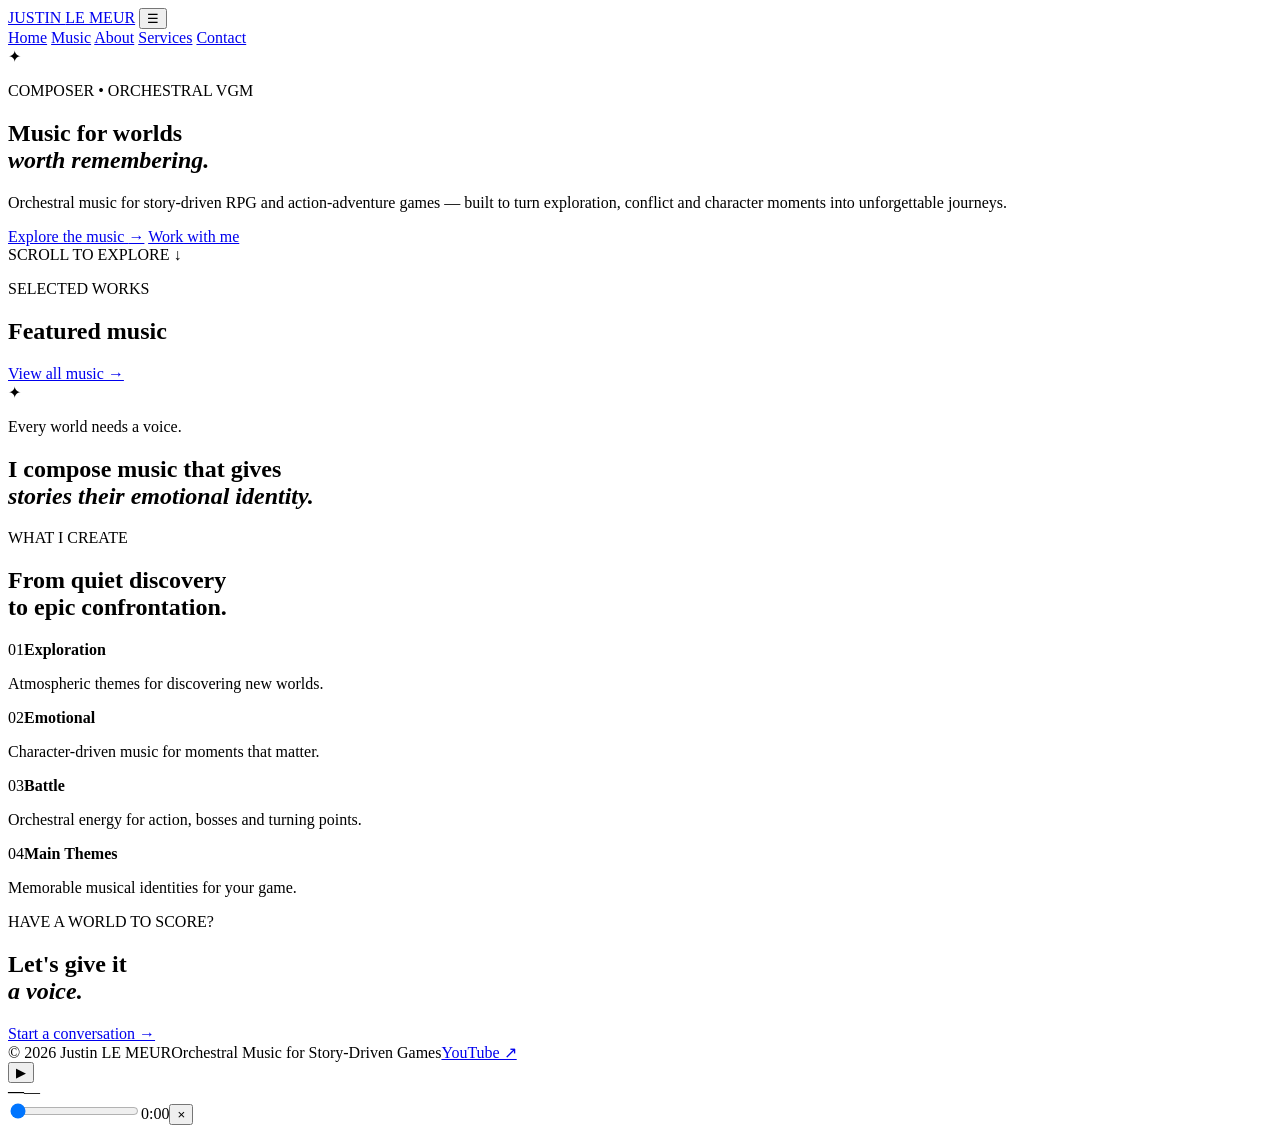
==== index.html @ 604ae6c2 "Add files via upload" ====
<!DOCTYPE html>
<html lang="en">
<head>
  <meta charset="UTF-8">
  <meta name="viewport" content="width=device-width, initial-scale=1.0">
  <meta name="description" content="Justin LE MEUR — orchestral music for story-driven RPG and action-adventure games.">
  <title>Justin LE MEUR | Composer</title>
  <link rel="preconnect" href="https://fonts.googleapis.com">
  <link rel="preconnect" href="https://fonts.gstatic.com" crossorigin>
  <link href="https://fonts.googleapis.com/css2?family=Cinzel:wght@500;600;700&family=Inter:wght@400;500;600&display=swap" rel="stylesheet">
  <link rel="stylesheet" href="css/style.css">
</head>
<body>
  <div class="grain"></div>
  <header class="site-header">
    <a class="brand" href="index.html">JUSTIN <span>LE MEUR</span></a>
    <button class="menu-toggle" aria-label="Open menu">☰</button>
    <nav class="nav">
      <a class="active" href="index.html">Home</a>
      <a href="portfolio.html">Music</a>
      <a href="about.html">About</a>
      <a href="services.html">Services</a>
      <a href="contact.html">Contact</a>
    </nav>
  </header>

  <main>
    <section class="hero">
      <div class="hero-art">
        <div class="sun"></div><div class="mountain m1"></div><div class="mountain m2"></div>
        <div class="hero-rune">✦</div>
      </div>
      <div class="hero-content">
        <p class="eyebrow">COMPOSER • ORCHESTRAL VGM</p>
        <h1>Music for worlds<br><em>worth remembering.</em></h1>
        <p class="hero-copy">Orchestral music for story-driven RPG and action-adventure games — built to turn exploration, conflict and character moments into unforgettable journeys.</p>
        <div class="actions">
          <a class="btn primary" href="portfolio.html">Explore the music <span>→</span></a>
          <a class="btn ghost" href="contact.html">Work with me</a>
        </div>
      </div>
      <div class="scroll-note">SCROLL TO EXPLORE <span>↓</span></div>
    </section>

    <section class="section featured">
      <div class="section-head">
        <div><p class="eyebrow">SELECTED WORKS</p><h2>Featured music</h2></div>
        <a class="text-link" href="portfolio.html">View all music →</a>
      </div>
      <div id="featured-tracks" class="track-grid"></div>
    </section>

    <section class="statement">
      <div class="ornament">✦</div>
      <p>Every world needs a voice.</p>
      <h2>I compose music that gives<br><em>stories their emotional identity.</em></h2>
    </section>

    <section class="section">
      <div class="split">
        <div>
          <p class="eyebrow">WHAT I CREATE</p>
          <h2>From quiet discovery<br>to epic confrontation.</h2>
        </div>
        <div class="service-list">
          <div><span>01</span><strong>Exploration</strong><p>Atmospheric themes for discovering new worlds.</p></div>
          <div><span>02</span><strong>Emotional</strong><p>Character-driven music for moments that matter.</p></div>
          <div><span>03</span><strong>Battle</strong><p>Orchestral energy for action, bosses and turning points.</p></div>
          <div><span>04</span><strong>Main Themes</strong><p>Memorable musical identities for your game.</p></div>
        </div>
      </div>
    </section>

    <section class="cta">
      <p class="eyebrow">HAVE A WORLD TO SCORE?</p>
      <h2>Let's give it<br><em>a voice.</em></h2>
      <a class="btn primary" href="contact.html">Start a conversation →</a>
    </section>
  </main>

  <footer class="footer"><span>© 2026 Justin LE MEUR</span><span>Orchestral Music for Story-Driven Games</span><a href="https://www.youtube.com/@pador1511" target="_blank" rel="noopener">YouTube ↗</a></footer>
  <div id="player" class="player hidden"><button id="player-play">▶</button><div class="player-info"><b id="player-title">—</b><span id="player-genre">—</span></div><input id="progress" type="range" min="0" max="100" value="0"><span id="time">0:00</span><audio id="audio"></audio><button id="player-close">×</button></div>
  <script src="js/tracks.js"></script><script src="js/player.js"></script><script src="js/app.js"></script>
</body>
</html>
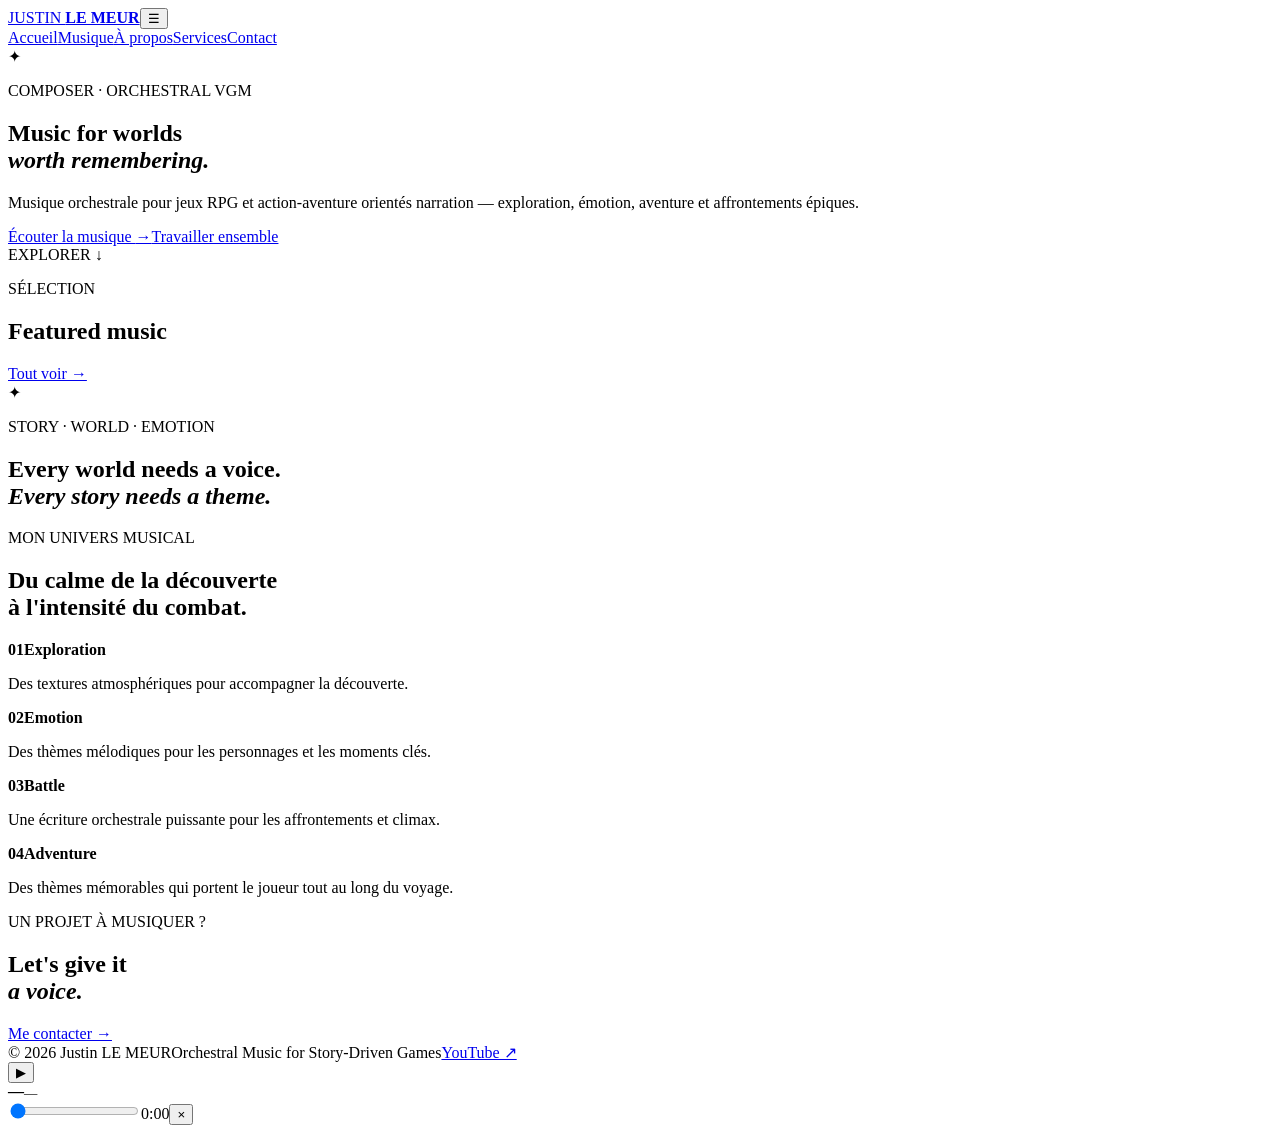
==== commit 81396869: "Add files via upload" ====
--- a/index.html
+++ b/index.html
@@ -1,85 +1,23 @@
-<!DOCTYPE html>
-<html lang="en">
-<head>
-  <meta charset="UTF-8">
-  <meta name="viewport" content="width=device-width, initial-scale=1.0">
-  <meta name="description" content="Justin LE MEUR — orchestral music for story-driven RPG and action-adventure games.">
-  <title>Justin LE MEUR | Composer</title>
-  <link rel="preconnect" href="https://fonts.googleapis.com">
-  <link rel="preconnect" href="https://fonts.gstatic.com" crossorigin>
-  <link href="https://fonts.googleapis.com/css2?family=Cinzel:wght@500;600;700&family=Inter:wght@400;500;600&display=swap" rel="stylesheet">
-  <link rel="stylesheet" href="css/style.css">
-</head>
-<body>
-  <div class="grain"></div>
-  <header class="site-header">
-    <a class="brand" href="index.html">JUSTIN <span>LE MEUR</span></a>
-    <button class="menu-toggle" aria-label="Open menu">☰</button>
-    <nav class="nav">
-      <a class="active" href="index.html">Home</a>
-      <a href="portfolio.html">Music</a>
-      <a href="about.html">About</a>
-      <a href="services.html">Services</a>
-      <a href="contact.html">Contact</a>
-    </nav>
-  </header>
-
-  <main>
-    <section class="hero">
-      <div class="hero-art">
-        <div class="sun"></div><div class="mountain m1"></div><div class="mountain m2"></div>
-        <div class="hero-rune">✦</div>
-      </div>
-      <div class="hero-content">
-        <p class="eyebrow">COMPOSER • ORCHESTRAL VGM</p>
-        <h1>Music for worlds<br><em>worth remembering.</em></h1>
-        <p class="hero-copy">Orchestral music for story-driven RPG and action-adventure games — built to turn exploration, conflict and character moments into unforgettable journeys.</p>
-        <div class="actions">
-          <a class="btn primary" href="portfolio.html">Explore the music <span>→</span></a>
-          <a class="btn ghost" href="contact.html">Work with me</a>
-        </div>
-      </div>
-      <div class="scroll-note">SCROLL TO EXPLORE <span>↓</span></div>
-    </section>
-
-    <section class="section featured">
-      <div class="section-head">
-        <div><p class="eyebrow">SELECTED WORKS</p><h2>Featured music</h2></div>
-        <a class="text-link" href="portfolio.html">View all music →</a>
-      </div>
-      <div id="featured-tracks" class="track-grid"></div>
-    </section>
-
-    <section class="statement">
-      <div class="ornament">✦</div>
-      <p>Every world needs a voice.</p>
-      <h2>I compose music that gives<br><em>stories their emotional identity.</em></h2>
-    </section>
-
-    <section class="section">
-      <div class="split">
-        <div>
-          <p class="eyebrow">WHAT I CREATE</p>
-          <h2>From quiet discovery<br>to epic confrontation.</h2>
-        </div>
-        <div class="service-list">
-          <div><span>01</span><strong>Exploration</strong><p>Atmospheric themes for discovering new worlds.</p></div>
-          <div><span>02</span><strong>Emotional</strong><p>Character-driven music for moments that matter.</p></div>
-          <div><span>03</span><strong>Battle</strong><p>Orchestral energy for action, bosses and turning points.</p></div>
-          <div><span>04</span><strong>Main Themes</strong><p>Memorable musical identities for your game.</p></div>
-        </div>
-      </div>
-    </section>
-
-    <section class="cta">
-      <p class="eyebrow">HAVE A WORLD TO SCORE?</p>
-      <h2>Let's give it<br><em>a voice.</em></h2>
-      <a class="btn primary" href="contact.html">Start a conversation →</a>
-    </section>
-  </main>
-
-  <footer class="footer"><span>© 2026 Justin LE MEUR</span><span>Orchestral Music for Story-Driven Games</span><a href="https://www.youtube.com/@pador1511" target="_blank" rel="noopener">YouTube ↗</a></footer>
-  <div id="player" class="player hidden"><button id="player-play">▶</button><div class="player-info"><b id="player-title">—</b><span id="player-genre">—</span></div><input id="progress" type="range" min="0" max="100" value="0"><span id="time">0:00</span><audio id="audio"></audio><button id="player-close">×</button></div>
-  <script src="js/tracks.js"></script><script src="js/player.js"></script><script src="js/app.js"></script>
-</body>
-</html>+<!doctype html><html lang="fr"><head>
+<meta charset="utf-8"><meta name="viewport" content="width=device-width,initial-scale=1">
+<meta name="description" content="Justin LE MEUR — Composer of orchestral VGM for story-driven RPG and action-adventure games.">
+<title>Justin LE MEUR — Composer</title>
+<link rel="preconnect" href="https://fonts.googleapis.com"><link rel="preconnect" href="https://fonts.gstatic.com" crossorigin>
+<link href="https://fonts.googleapis.com/css2?family=Cinzel:wght@500;600;700&family=Inter:wght@400;500;600&display=swap" rel="stylesheet">
+<link rel="stylesheet" href="css/style.css"></head><body>
+<div class="noise"></div><header><a class="logo" href="index.html">JUSTIN <b>LE MEUR</b></a><button class="hamb">☰</button>
+<nav><a class="active" href="index.html">Accueil</a><a href="portfolio.html">Musique</a><a href="about.html">À propos</a><a href="services.html">Services</a><a href="contact.html">Contact</a></nav></header>
+<main>
+<section class="hero"><div class="rings r1"></div><div class="rings r2"></div><div class="sigil">✦</div><div class="hero-copy">
+<p class="kicker">COMPOSER · ORCHESTRAL VGM</p><h1>Music for worlds<br><i>worth remembering.</i></h1>
+<p>Musique orchestrale pour jeux RPG et action-aventure orientés narration — exploration, émotion, aventure et affrontements épiques.</p>
+<div class="buttons"><a class="btn gold" href="portfolio.html">Écouter la musique <span>→</span></a><a class="btn" href="contact.html">Travailler ensemble</a></div></div>
+<div class="scroll">EXPLORER <span>↓</span></div></section>
+<section class="section"><div class="heading"><div><p class="kicker">SÉLECTION</p><h2>Featured music</h2></div><a href="portfolio.html">Tout voir →</a></div><div id="featured" class="tracks"></div></section>
+<section class="statement"><span>✦</span><p>STORY · WORLD · EMOTION</p><h2>Every world needs a voice.<br><i>Every story needs a theme.</i></h2></section>
+<section class="section"><div class="columns"><div><p class="kicker">MON UNIVERS MUSICAL</p><h2>Du calme de la découverte<br>à l'intensité du combat.</h2></div>
+<div class="list"><div><b>01</b><strong>Exploration</strong><p>Des textures atmosphériques pour accompagner la découverte.</p></div><div><b>02</b><strong>Emotion</strong><p>Des thèmes mélodiques pour les personnages et les moments clés.</p></div><div><b>03</b><strong>Battle</strong><p>Une écriture orchestrale puissante pour les affrontements et climax.</p></div><div><b>04</b><strong>Adventure</strong><p>Des thèmes mémorables qui portent le joueur tout au long du voyage.</p></div></div></div></section>
+<section class="cta"><p class="kicker">UN PROJET À MUSIQUER ?</p><h2>Let's give it<br><i>a voice.</i></h2><a class="btn gold" href="contact.html">Me contacter →</a></section>
+</main><footer><span>© 2026 Justin LE MEUR</span><span>Orchestral Music for Story-Driven Games</span><a href="https://www.youtube.com/@pador1511" target="_blank">YouTube ↗</a></footer>
+<div id="player" class="player hidden"><button id="pp">▶</button><div><b id="pt">—</b><small id="pg">—</small></div><input id="seek" type="range" min="0" max="100" value="0"><span id="tm">0:00</span><button id="pc">×</button><audio id="audio"></audio></div>
+<script src="js/tracks.js"></script><script src="js/player.js"></script><script src="js/app.js"></script></body></html>
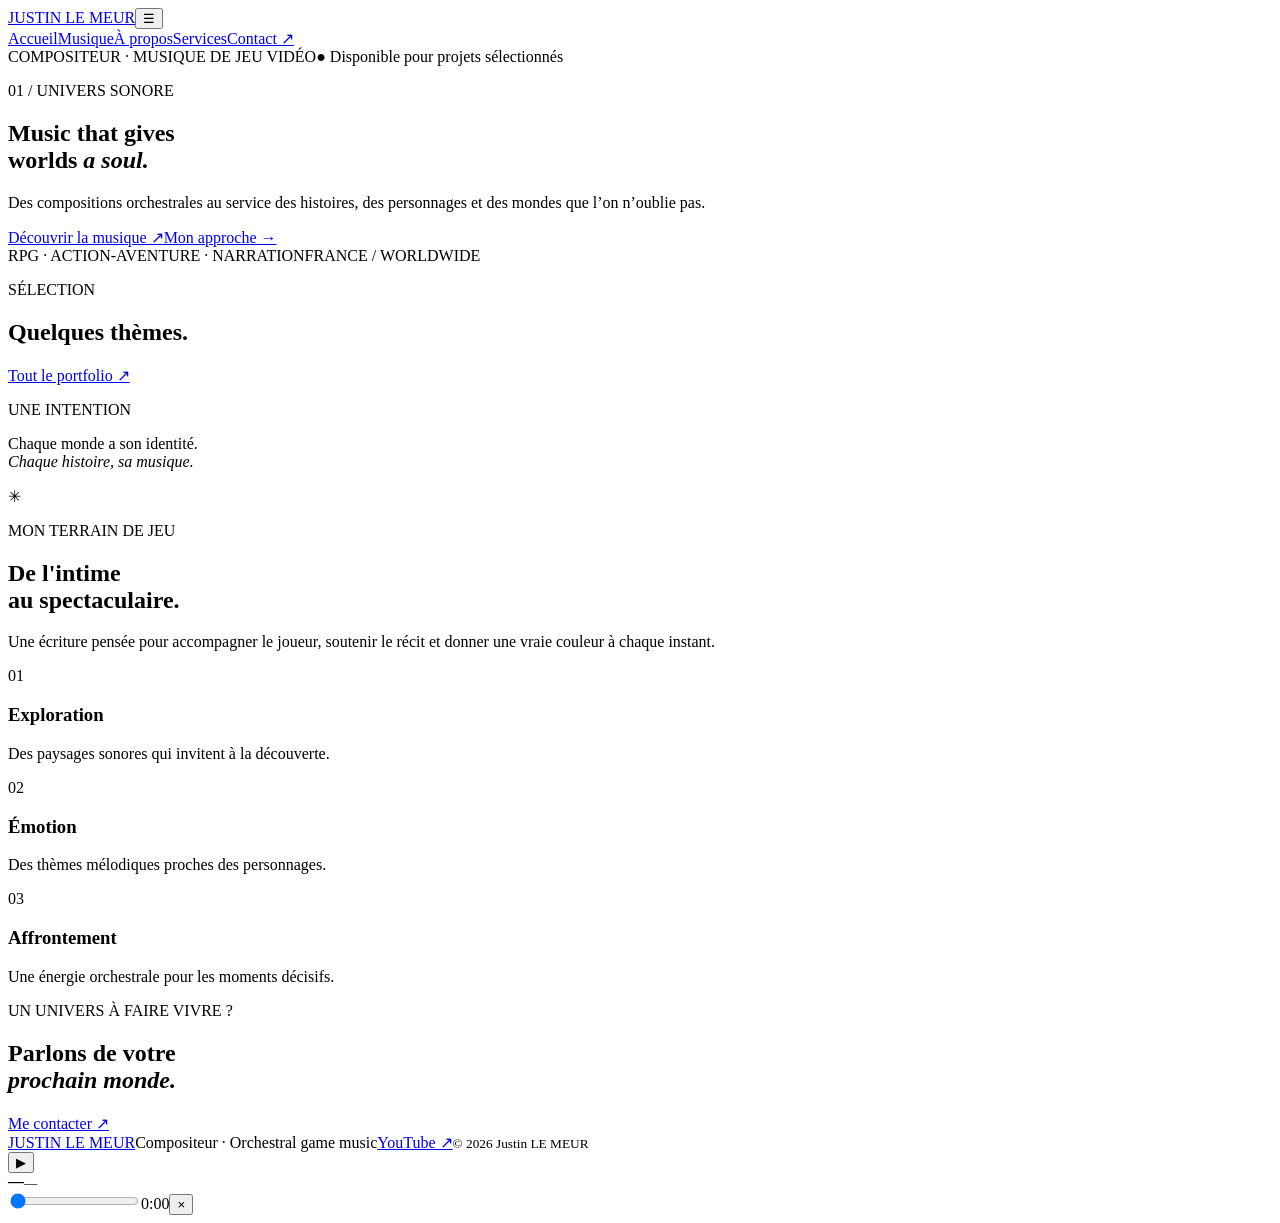
==== commit 14879952: "Add files via upload" ====
--- a/index.html
+++ b/index.html
@@ -1,23 +1,9 @@
-<!doctype html><html lang="fr"><head>
-<meta charset="utf-8"><meta name="viewport" content="width=device-width,initial-scale=1">
-<meta name="description" content="Justin LE MEUR — Composer of orchestral VGM for story-driven RPG and action-adventure games.">
-<title>Justin LE MEUR — Composer</title>
-<link rel="preconnect" href="https://fonts.googleapis.com"><link rel="preconnect" href="https://fonts.gstatic.com" crossorigin>
-<link href="https://fonts.googleapis.com/css2?family=Cinzel:wght@500;600;700&family=Inter:wght@400;500;600&display=swap" rel="stylesheet">
-<link rel="stylesheet" href="css/style.css"></head><body>
-<div class="noise"></div><header><a class="logo" href="index.html">JUSTIN <b>LE MEUR</b></a><button class="hamb">☰</button>
-<nav><a class="active" href="index.html">Accueil</a><a href="portfolio.html">Musique</a><a href="about.html">À propos</a><a href="services.html">Services</a><a href="contact.html">Contact</a></nav></header>
-<main>
-<section class="hero"><div class="rings r1"></div><div class="rings r2"></div><div class="sigil">✦</div><div class="hero-copy">
-<p class="kicker">COMPOSER · ORCHESTRAL VGM</p><h1>Music for worlds<br><i>worth remembering.</i></h1>
-<p>Musique orchestrale pour jeux RPG et action-aventure orientés narration — exploration, émotion, aventure et affrontements épiques.</p>
-<div class="buttons"><a class="btn gold" href="portfolio.html">Écouter la musique <span>→</span></a><a class="btn" href="contact.html">Travailler ensemble</a></div></div>
-<div class="scroll">EXPLORER <span>↓</span></div></section>
-<section class="section"><div class="heading"><div><p class="kicker">SÉLECTION</p><h2>Featured music</h2></div><a href="portfolio.html">Tout voir →</a></div><div id="featured" class="tracks"></div></section>
-<section class="statement"><span>✦</span><p>STORY · WORLD · EMOTION</p><h2>Every world needs a voice.<br><i>Every story needs a theme.</i></h2></section>
-<section class="section"><div class="columns"><div><p class="kicker">MON UNIVERS MUSICAL</p><h2>Du calme de la découverte<br>à l'intensité du combat.</h2></div>
-<div class="list"><div><b>01</b><strong>Exploration</strong><p>Des textures atmosphériques pour accompagner la découverte.</p></div><div><b>02</b><strong>Emotion</strong><p>Des thèmes mélodiques pour les personnages et les moments clés.</p></div><div><b>03</b><strong>Battle</strong><p>Une écriture orchestrale puissante pour les affrontements et climax.</p></div><div><b>04</b><strong>Adventure</strong><p>Des thèmes mémorables qui portent le joueur tout au long du voyage.</p></div></div></div></section>
-<section class="cta"><p class="kicker">UN PROJET À MUSIQUER ?</p><h2>Let's give it<br><i>a voice.</i></h2><a class="btn gold" href="contact.html">Me contacter →</a></section>
-</main><footer><span>© 2026 Justin LE MEUR</span><span>Orchestral Music for Story-Driven Games</span><a href="https://www.youtube.com/@pador1511" target="_blank">YouTube ↗</a></footer>
-<div id="player" class="player hidden"><button id="pp">▶</button><div><b id="pt">—</b><small id="pg">—</small></div><input id="seek" type="range" min="0" max="100" value="0"><span id="tm">0:00</span><button id="pc">×</button><audio id="audio"></audio></div>
-<script src="js/tracks.js"></script><script src="js/player.js"></script><script src="js/app.js"></script></body></html>+<!doctype html><html lang="fr"><head><meta charset="utf-8"><meta name="viewport" content="width=device-width,initial-scale=1"><meta name="description" content="Justin LE MEUR — Compositeur de musique orchestrale pour jeux vidéo narratifs."><title>Justin LE MEUR — Composer</title><link rel="preconnect" href="https://fonts.googleapis.com"><link rel="preconnect" href="https://fonts.gstatic.com" crossorigin><link href="https://fonts.googleapis.com/css2?family=DM+Sans:wght@400;500;600;700&family=Manrope:wght@400;500;600;700;800&display=swap" rel="stylesheet"><link rel="stylesheet" href="css/style.css"></head><body>
+<header class="site-header"><a class="wordmark" href="index.html">JUSTIN <span>LE MEUR</span></a><button class="menu-toggle" aria-label="Ouvrir le menu">☰</button><nav class="main-nav"><a class="current" href="index.html">Accueil</a><a href="portfolio.html">Musique</a><a href="about.html">À propos</a><a href="services.html">Services</a><a class="nav-contact" href="contact.html">Contact ↗</a></nav></header>
+<main><section class="hero wrap"><div class="hero-topline"><span class="eyebrow">COMPOSITEUR · MUSIQUE DE JEU VIDÉO</span><span class="availability">● Disponible pour projets sélectionnés</span></div><div class="hero-content"><p class="hero-index">01 / UNIVERS SONORE</p><h1>Music that gives<br>worlds <em>a soul.</em></h1><div class="hero-bottom"><p class="hero-intro">Des compositions orchestrales au service des histoires, des personnages et des mondes que l’on n’oublie pas.</p><div class="hero-actions"><a class="button button-gold" href="portfolio.html">Découvrir la musique ↗</a><a class="text-link" href="about.html">Mon approche →</a></div></div></div><div class="hero-rule"><span>RPG · ACTION-AVENTURE · NARRATION</span><span>FRANCE / WORLDWIDE</span></div></section>
+<section class="section wrap"><div class="section-heading"><div><p class="eyebrow">SÉLECTION</p><h2>Quelques thèmes.</h2></div><a class="text-link" href="portfolio.html">Tout le portfolio ↗</a></div><div id="featured" class="track-list"></div></section>
+<section class="manifesto"><div class="wrap manifesto-inner"><p class="eyebrow">UNE INTENTION</p><p class="manifesto-line">Chaque monde a son identité.<br><em>Chaque histoire, sa musique.</em></p><span class="manifesto-mark">✳</span></div></section>
+<section class="section wrap approach"><div><p class="eyebrow">MON TERRAIN DE JEU</p><h2>De l'intime<br>au spectaculaire.</h2><p class="muted approach-copy">Une écriture pensée pour accompagner le joueur, soutenir le récit et donner une vraie couleur à chaque instant.</p></div><div class="approach-list"><div><span>01</span><section><h3>Exploration</h3><p>Des paysages sonores qui invitent à la découverte.</p></section></div><div><span>02</span><section><h3>Émotion</h3><p>Des thèmes mélodiques proches des personnages.</p></section></div><div><span>03</span><section><h3>Affrontement</h3><p>Une énergie orchestrale pour les moments décisifs.</p></section></div></div></section>
+<section class="contact-strip"><div class="wrap contact-strip-inner"><p class="eyebrow">UN UNIVERS À FAIRE VIVRE ?</p><h2>Parlons de votre<br><em>prochain monde.</em></h2><a class="button button-gold" href="contact.html">Me contacter ↗</a></div></section></main>
+<footer class="site-footer wrap"><a class="wordmark" href="index.html">JUSTIN <span>LE MEUR</span></a><span>Compositeur · Orchestral game music</span><a href="https://www.youtube.com/@pador1511" target="_blank" rel="noopener">YouTube ↗</a><small>© 2026 Justin LE MEUR</small></footer>
+<div id="player" class="audio-player hidden"><button id="pp">▶</button><div class="player-meta"><b id="pt">—</b><small id="pg">—</small></div><input id="seek" type="range" min="0" max="100" value="0"><span id="tm">0:00</span><button id="pc">×</button><audio id="audio"></audio></div><script src="js/tracks.js"></script><script src="js/player.js"></script><script src="js/app.js"></script></body></html>
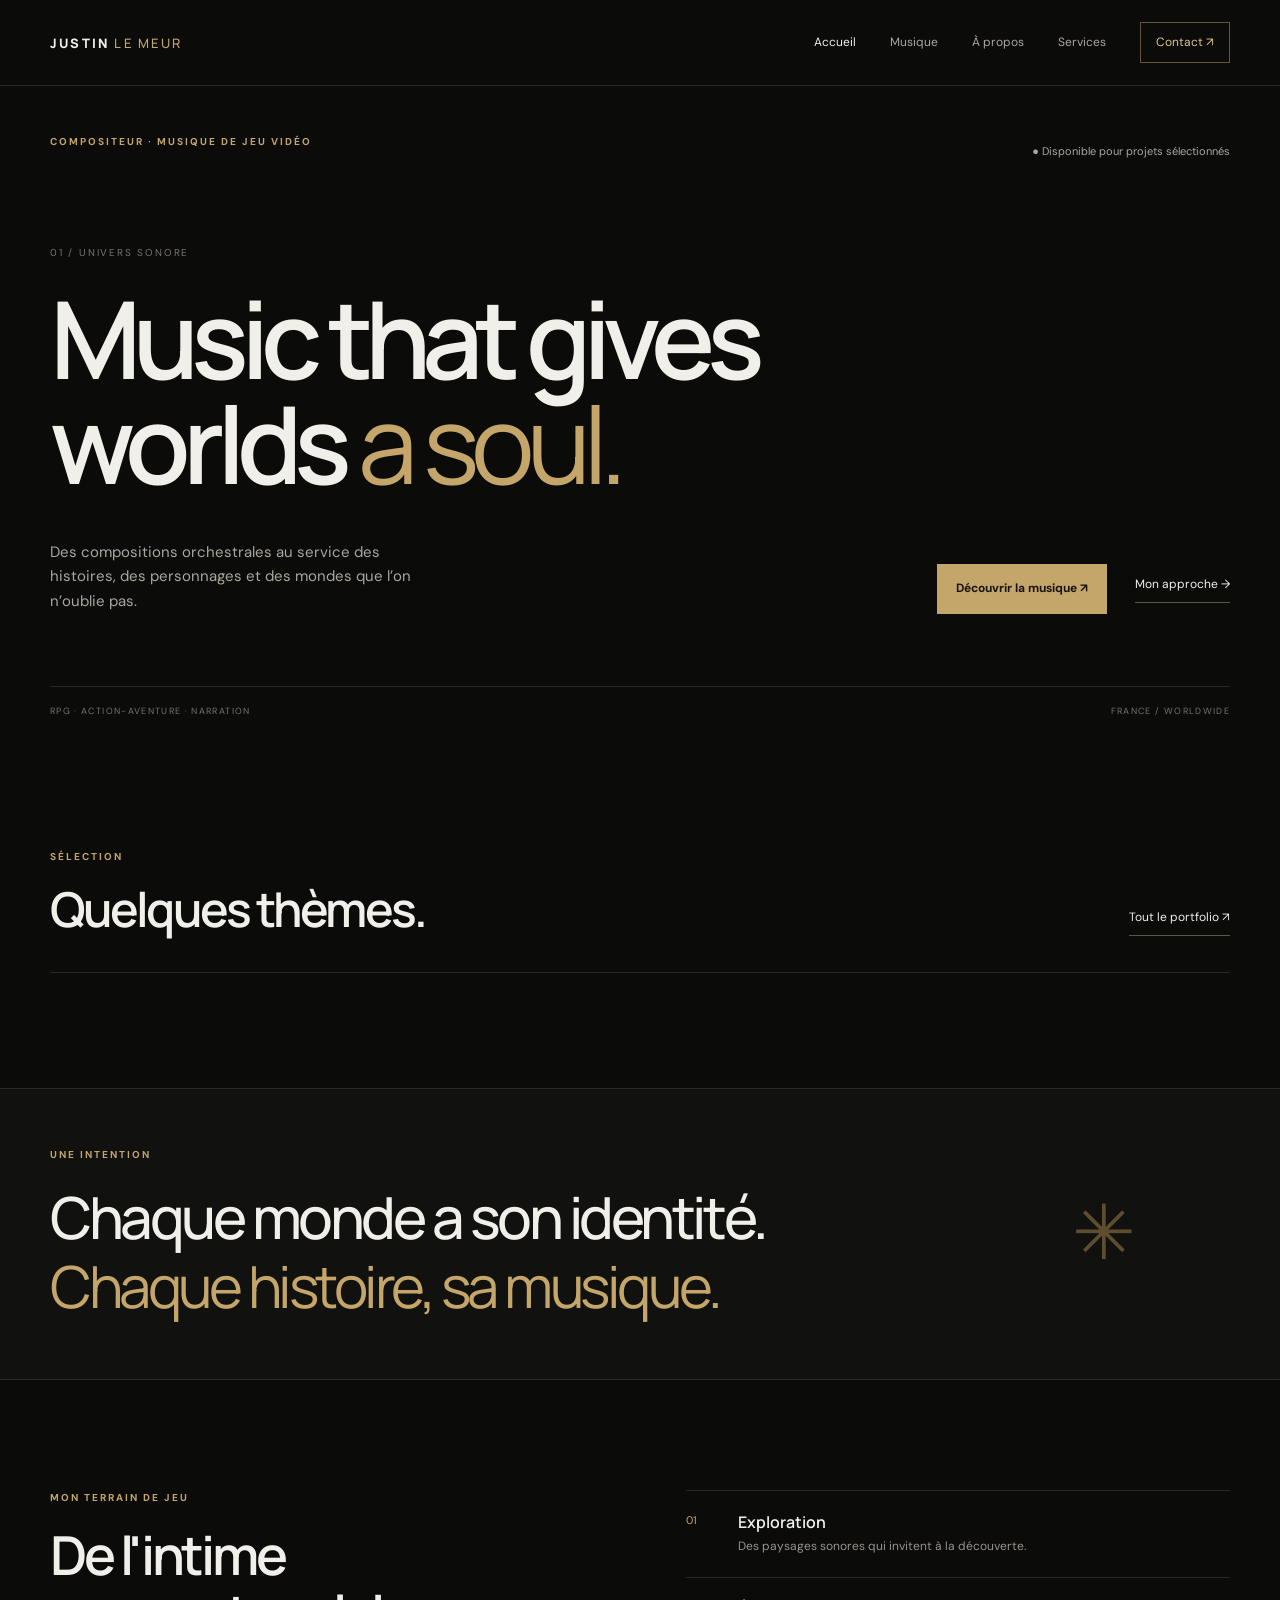
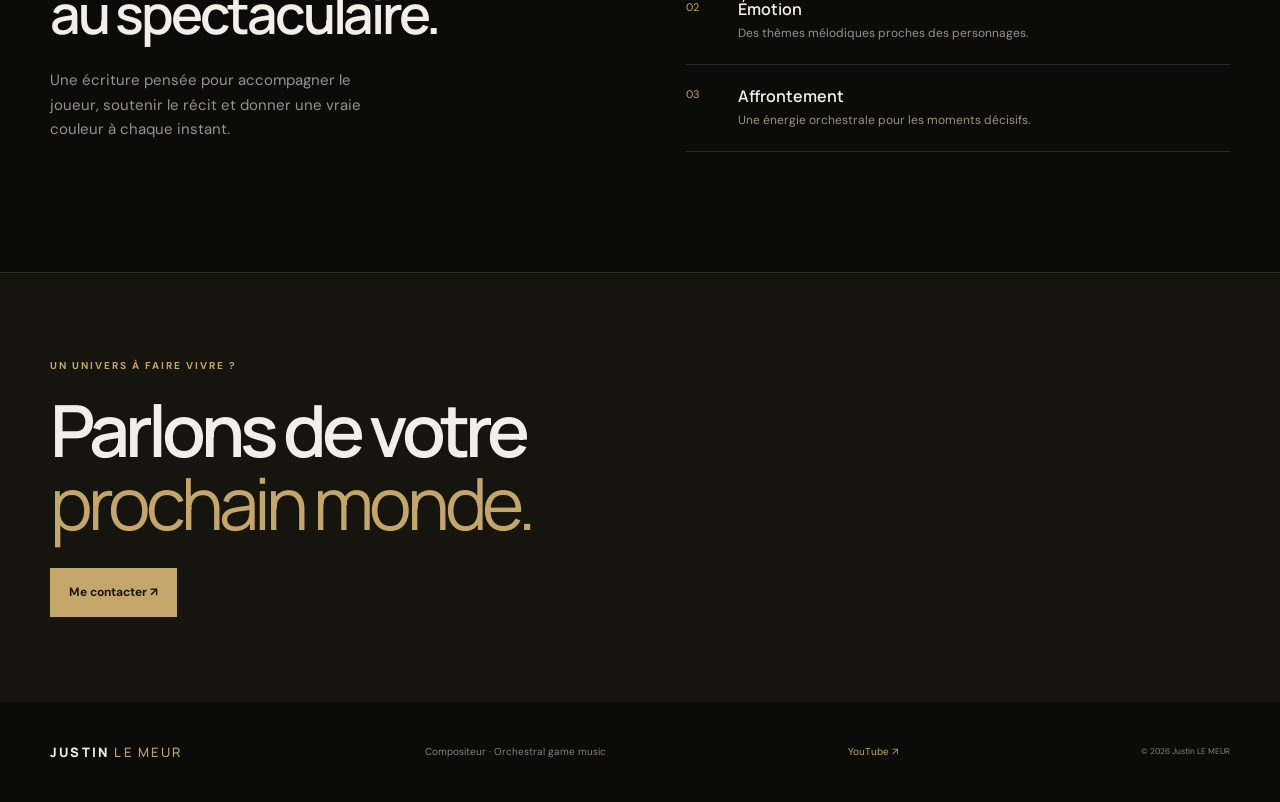
==== commit 4de0df8e: "Add files via upload" ====
--- a/index.html
+++ b/index.html
@@ -1,4 +1,6 @@
-<!doctype html><html lang="fr"><head><meta charset="utf-8"><meta name="viewport" content="width=device-width,initial-scale=1"><meta name="description" content="Justin LE MEUR — Compositeur de musique orchestrale pour jeux vidéo narratifs."><title>Justin LE MEUR — Composer</title><link rel="preconnect" href="https://fonts.googleapis.com"><link rel="preconnect" href="https://fonts.gstatic.com" crossorigin><link href="https://fonts.googleapis.com/css2?family=DM+Sans:wght@400;500;600;700&family=Manrope:wght@400;500;600;700;800&display=swap" rel="stylesheet"><link rel="stylesheet" href="css/style.css"></head><body>
+<!doctype html><html lang="fr"><head><meta charset="utf-8"><meta name="viewport" content="width=device-width,initial-scale=1"><meta name="description" content="Justin LE MEUR — Compositeur de musique orchestrale pour jeux vidéo narratifs."><title>Justin LE MEUR — Composer</title><link rel="preconnect" href="https://fonts.googleapis.com"><link rel="preconnect" href="https://fonts.gstatic.com" crossorigin><link href="https://fonts.googleapis.com/css2?family=DM+Sans:wght@400;500;600;700&family=Manrope:wght@400;500;600;700;800&display=swap" rel="stylesheet"><style>
+:root{--bg:#0b0b0a;--text:#f1efe9;--muted:#96938a;--line:#292821;--gold:#c5a66a;--gold2:#e1c58b;--max:1180px}*{box-sizing:border-box}html{scroll-behavior:smooth}body{margin:0;background:var(--bg);color:var(--text);font:15px/1.65 'DM Sans',sans-serif;-webkit-font-smoothing:antialiased}a{color:inherit;text-decoration:none}button{font:inherit}.wrap{width:min(var(--max),calc(100% - 64px));margin:auto}.site-header{height:86px;padding:0 max(32px,calc((100% - var(--max))/2));display:flex;align-items:center;justify-content:space-between;border-bottom:1px solid var(--line);position:relative;z-index:5;background:#0b0b0af2}.wordmark{font:800 13px Manrope,sans-serif;letter-spacing:.17em}.wordmark span{color:var(--gold);font-weight:500}.main-nav{display:flex;align-items:center;gap:34px}.main-nav a{font-size:12px;color:#aaa79e}.main-nav a:hover,.main-nav a.current{color:var(--text)}.main-nav .nav-contact{color:var(--gold2);border:1px solid #665538;padding:10px 15px}.menu-toggle{display:none;background:none;border:0;color:var(--text);font-size:22px}.hero{min-height:650px;padding-top:48px;display:flex;flex-direction:column}.hero-topline,.hero-rule{display:flex;justify-content:space-between;align-items:center}.eyebrow{font-size:10px;letter-spacing:.2em;color:var(--gold);font-weight:700;margin:0 0 18px}.availability{font-size:11px;color:#aaa79e}.hero-content{margin:auto 0;padding:66px 0 72px}.hero-index{font-size:10px;letter-spacing:.18em;color:#77746b;margin-bottom:24px}.hero h1,.page-intro h1{font:600 clamp(58px,8.4vw,112px)/.98 Manrope,sans-serif;letter-spacing:-.075em;margin:0}.hero h1 em,.page-intro h1 em,.contact-strip h2 em{font-style:normal;color:var(--gold);font-weight:400}.hero-bottom{display:flex;align-items:flex-end;justify-content:space-between;gap:30px;margin-top:44px}.hero-intro{max-width:390px;color:#aaa79e;font-size:15px;margin:0}.hero-actions{display:flex;align-items:center;gap:28px}.button{display:inline-flex;align-items:center;gap:25px;padding:15px 19px;font-size:12px;font-weight:700}.button-gold{background:var(--gold);color:#17140e}.text-link{font-size:12px;border-bottom:1px solid #5d5749;padding-bottom:7px}.hero-rule{border-top:1px solid var(--line);padding:17px 0 20px;color:#77746b;font-size:9px;letter-spacing:.15em}.section{padding-top:110px;padding-bottom:115px}.section-heading{display:flex;justify-content:space-between;align-items:flex-end;margin-bottom:36px}.section-heading h2,.approach h2{font:600 clamp(32px,4vw,48px)/1.1 Manrope,sans-serif;letter-spacing:-.06em;margin:0}.track-list{border-top:1px solid var(--line)}.track-row{display:grid;grid-template-columns:52px 1fr 180px 44px;gap:20px;align-items:center;padding:22px 0;border-bottom:1px solid var(--line)}.track-number,.track-type{font-size:11px;color:var(--muted)}.track-info h3{font:600 19px Manrope,sans-serif;margin:0 0 3px}.track-info p{font-size:11px;color:var(--muted);margin:0}.track-type{text-align:right}.play-track{width:38px;height:38px;border:1px solid #655638;border-radius:50%;background:transparent;color:var(--gold2);cursor:pointer}.manifesto{background:#11110f;border-block:1px solid var(--line)}.manifesto-inner{min-height:290px;display:flex;flex-direction:column;justify-content:center;position:relative}.manifesto-line{font:500 clamp(32px,5vw,58px)/1.2 Manrope,sans-serif;letter-spacing:-.06em;margin:0}.manifesto-line em{font-style:normal;color:var(--gold);font-weight:400}.manifesto-mark{position:absolute;right:8%;top:50%;transform:translateY(-50%);font-size:76px;color:#5e4d2e}.approach{display:grid;grid-template-columns:1fr 1.1fr;gap:12%;align-items:start}.approach h2{font-size:clamp(36px,4.2vw,54px)}.approach-copy{max-width:340px;margin-top:25px}.muted{color:var(--muted)}.approach-list>div{display:grid;grid-template-columns:38px 1fr;gap:14px;padding:20px 0;border-bottom:1px solid var(--line)}.approach-list>div:first-child{border-top:1px solid var(--line)}.approach-list span,.service-list article>span,.service-list article>b{color:var(--gold);font-size:11px}.approach-list h3{font:600 16px Manrope,sans-serif;margin:0 0 4px}.approach-list p{color:var(--muted);font-size:12px;margin:0}.contact-strip{background:#15140f;padding:85px 0;border-top:1px solid #332d20}.contact-strip h2{font:600 clamp(42px,6vw,72px)/1.02 Manrope,sans-serif;letter-spacing:-.07em;margin:0 0 28px}.site-footer{min-height:100px;display:flex;align-items:center;justify-content:space-between;gap:20px;color:#858178;font-size:10px}.site-footer .wordmark{color:var(--text)}.site-footer a:not(.wordmark),.contact-bottom a{color:var(--gold)}.page{padding-top:92px;padding-bottom:120px;min-height:70vh}.page-intro{max-width:800px;margin-bottom:72px}.page-intro h1{font-size:clamp(54px,8vw,96px)}.page-intro>p:last-child{max-width:460px;margin-top:26px}.page-intro .lead{font-size:20px;color:#c7c2b7;max-width:560px}.filter-row{display:flex;gap:9px;margin-bottom:28px;flex-wrap:wrap}.filter{background:transparent;color:#aaa79e;border:1px solid var(--line);padding:9px 15px;font-size:11px;cursor:pointer}.filter.active,.filter:hover{border-color:var(--gold);color:var(--gold2)}.small-note{font-size:11px;color:#77746b;margin-top:25px}.prose-grid{display:grid;grid-template-columns:1fr 2fr;gap:12%;border-top:1px solid var(--line);padding-top:32px}.prose-grid>div{max-width:650px}.prose-grid>div p{font-size:17px;line-height:1.9;color:#bcb8ae;margin:0 0 22px}.quote-block{margin:100px 0 0;padding:55px 0;border-block:1px solid var(--line);display:flex;align-items:center;gap:35px}.quote-block span{font-size:34px;color:var(--gold)}.quote-block p{font:500 clamp(28px,4vw,46px)/1.2 Manrope,sans-serif;letter-spacing:-.05em;margin:0}.service-list{border-top:1px solid var(--line)}.service-list article{display:grid;grid-template-columns:55px 1fr 20px;gap:20px;padding:30px 0;border-bottom:1px solid var(--line)}.service-list h2{font:600 22px Manrope,sans-serif;margin:0 0 8px}.service-list p{color:var(--muted);margin:0;max-width:560px;font-size:13px}.inline-cta{margin-top:70px;display:flex;justify-content:space-between;align-items:center;gap:20px}.inline-cta p{font:500 20px Manrope,sans-serif}.contact-page .page-intro{margin-bottom:90px}.email-link{font:500 clamp(25px,5vw,55px) Manrope,sans-serif;letter-spacing:-.05em;border-bottom:1px solid #4e442f;padding-bottom:20px;display:flex;justify-content:space-between;max-width:850px}.email-link span{color:var(--gold)}.contact-bottom{display:flex;justify-content:space-between;max-width:850px;margin-top:20px;font-size:11px;color:var(--muted)}.audio-player{position:fixed;bottom:18px;left:50%;transform:translateX(-50%);width:min(650px,calc(100% - 28px));background:#171610;border:1px solid #51452e;box-shadow:0 12px 45px #0009;z-index:20;padding:12px 15px;display:flex;align-items:center;gap:14px}.audio-player.hidden{display:none}.audio-player>button{background:none;border:0;color:var(--gold2);font-size:17px;cursor:pointer}.player-meta{display:flex;flex-direction:column;min-width:110px}.player-meta b{font-size:11px}.player-meta small{font-size:9px;color:var(--muted)}.audio-player input{flex:1;min-width:50px;accent-color:var(--gold)}.audio-player>span{font-size:10px;color:var(--muted)}@media(max-width:760px){.wrap{width:calc(100% - 40px)}.site-header{height:70px;padding:0 20px}.menu-toggle{display:block}.main-nav{display:none;position:absolute;top:69px;left:0;right:0;background:#11110f;padding:20px;flex-direction:column;align-items:stretch;gap:18px}.main-nav.open{display:flex}.hero{min-height:600px;padding-top:28px}.hero-topline{align-items:flex-start;gap:15px;flex-direction:column}.hero-content{padding:60px 0}.hero h1{font-size:clamp(52px,14vw,82px)}.hero-bottom,.section-heading,.inline-cta{align-items:flex-start;flex-direction:column}.hero-bottom{margin-top:30px}.hero-actions{gap:20px;flex-wrap:wrap}.hero-rule{font-size:8px;gap:15px;flex-wrap:wrap}.section{padding-block:75px}.track-row{grid-template-columns:28px 1fr 40px;gap:12px}.track-type{display:none}.track-info h3{font-size:16px}.manifesto-inner{min-height:250px}.manifesto-mark{right:3%;font-size:48px}.approach,.prose-grid{grid-template-columns:1fr;gap:35px}.contact-strip{padding:65px 0}.site-footer{padding:28px 0;align-items:flex-start;flex-direction:column;gap:12px}.page{padding-block:65px 85px}.page-intro{margin-bottom:50px}.page-intro h1{font-size:clamp(50px,13vw,78px)}.prose-grid>div p{font-size:15px}.quote-block{margin-top:65px}.service-list article{grid-template-columns:30px 1fr 15px;gap:12px}.service-list h2{font-size:18px}.email-link{font-size:clamp(22px,6vw,36px)}.audio-player{gap:8px;padding:10px}.player-meta{min-width:90px}}
+</style></head><body>
 <header class="site-header"><a class="wordmark" href="index.html">JUSTIN <span>LE MEUR</span></a><button class="menu-toggle" aria-label="Ouvrir le menu">☰</button><nav class="main-nav"><a class="current" href="index.html">Accueil</a><a href="portfolio.html">Musique</a><a href="about.html">À propos</a><a href="services.html">Services</a><a class="nav-contact" href="contact.html">Contact ↗</a></nav></header>
 <main><section class="hero wrap"><div class="hero-topline"><span class="eyebrow">COMPOSITEUR · MUSIQUE DE JEU VIDÉO</span><span class="availability">● Disponible pour projets sélectionnés</span></div><div class="hero-content"><p class="hero-index">01 / UNIVERS SONORE</p><h1>Music that gives<br>worlds <em>a soul.</em></h1><div class="hero-bottom"><p class="hero-intro">Des compositions orchestrales au service des histoires, des personnages et des mondes que l’on n’oublie pas.</p><div class="hero-actions"><a class="button button-gold" href="portfolio.html">Découvrir la musique ↗</a><a class="text-link" href="about.html">Mon approche →</a></div></div></div><div class="hero-rule"><span>RPG · ACTION-AVENTURE · NARRATION</span><span>FRANCE / WORLDWIDE</span></div></section>
 <section class="section wrap"><div class="section-heading"><div><p class="eyebrow">SÉLECTION</p><h2>Quelques thèmes.</h2></div><a class="text-link" href="portfolio.html">Tout le portfolio ↗</a></div><div id="featured" class="track-list"></div></section>
